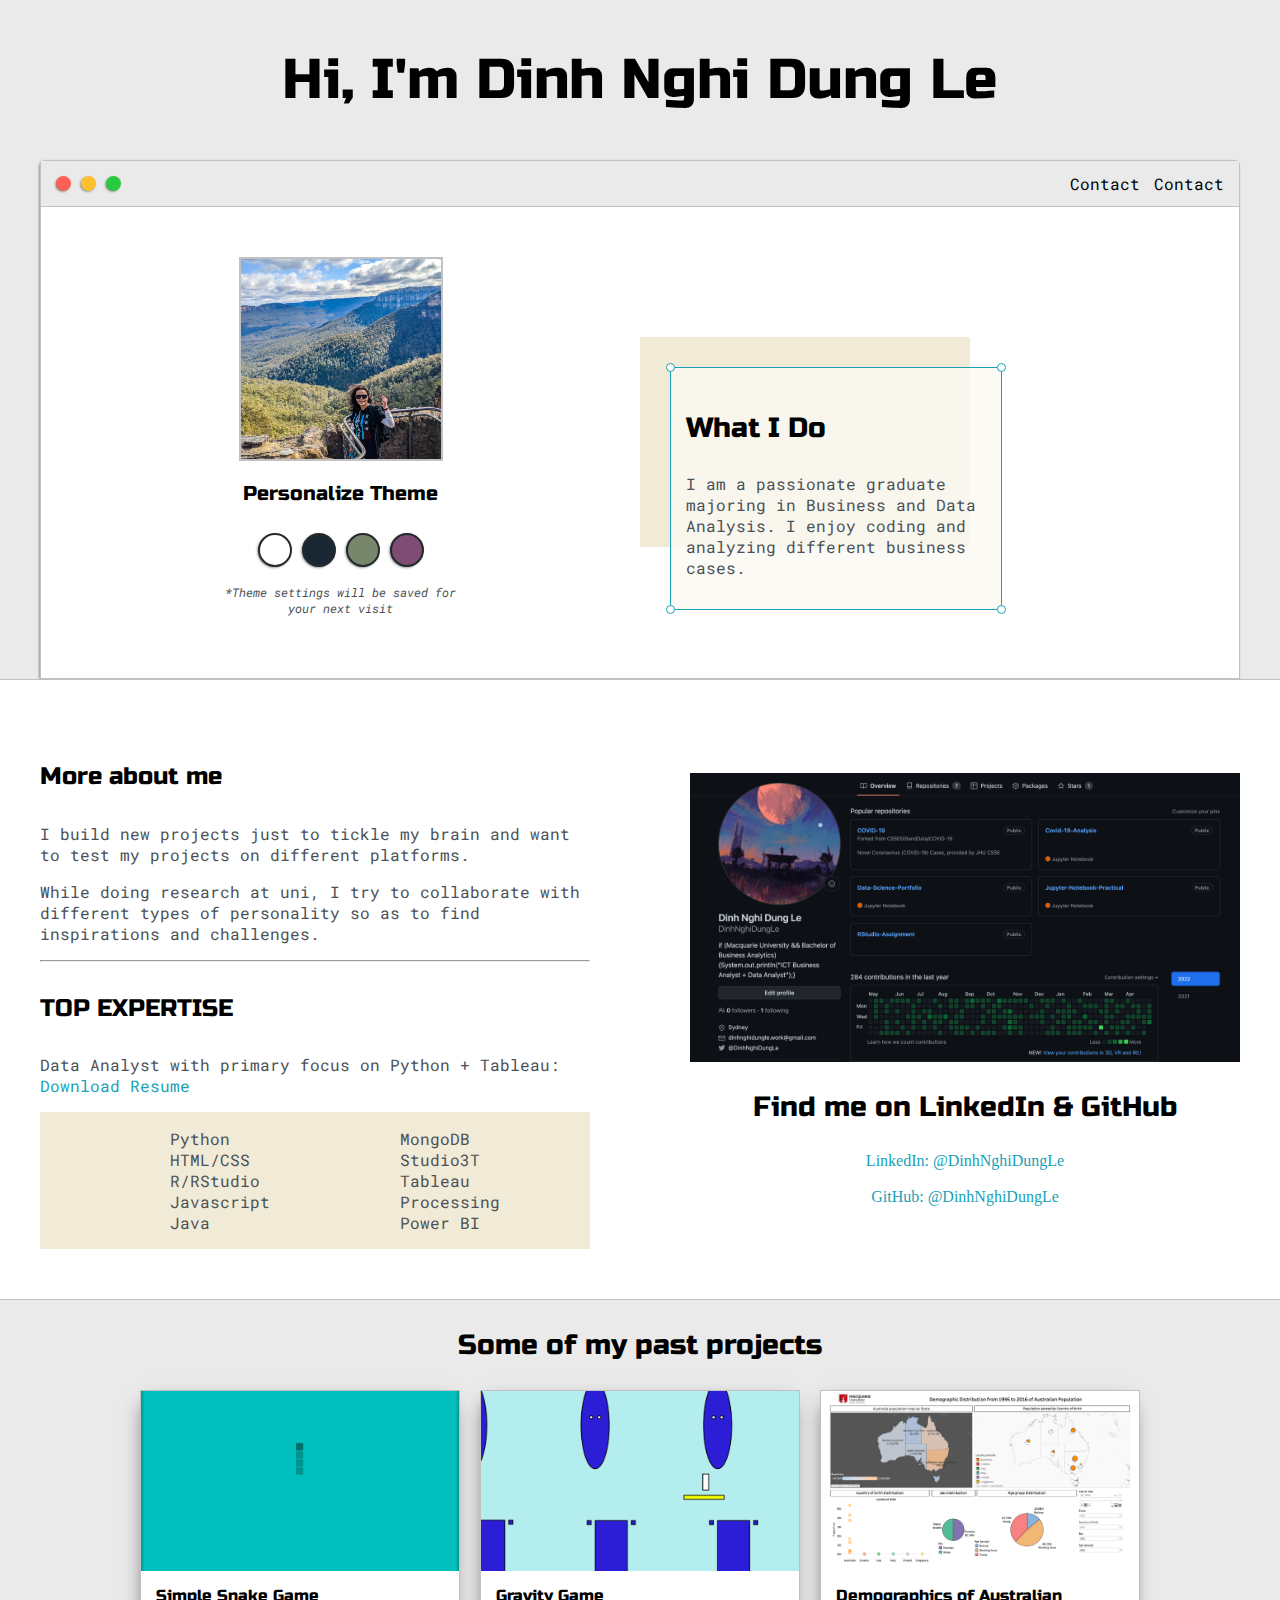
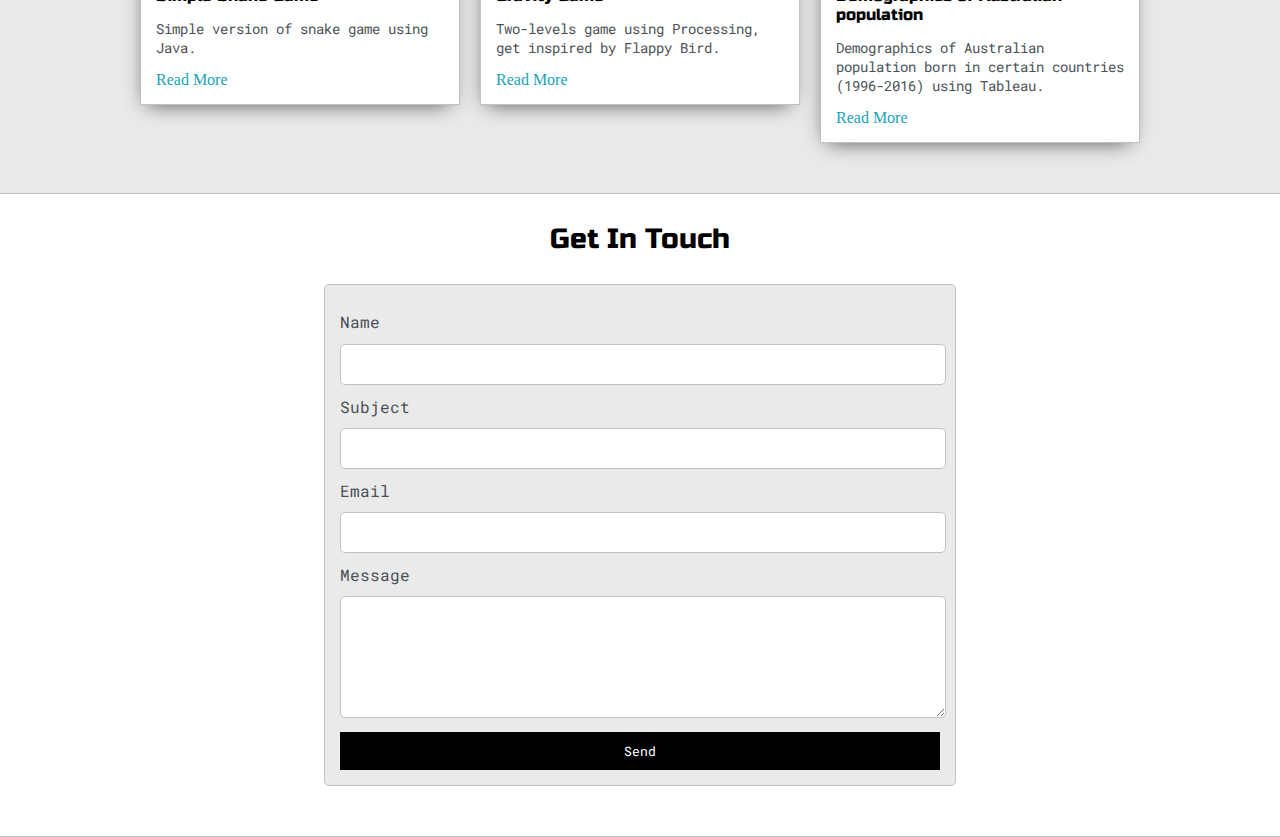
==== index.html @ 1d8ddca6 "update" ====
<!DOCTYPE html>
<html>
<head>
	<title>Dinh Nghi Dung Le</title>

	<meta name="viewport" content="width=device-width, initial-scale=1, maximum-scale=1, minimum-scale=1">

	<link href="https://fonts.googleapis.com/css2?family=Roboto+Mono:wght@500&family=Russo+One&display=swap" rel="stylesheet">

	<link rel="stylesheet" type="text/css" href="default.css">
	
	<link id="theme-style" rel="stylesheet" type="text/css" href="">
</head>
<body>
	<section class="s1">
		<div class="main-container">
			<div class="greeting-wrapper">
				<h1>Hi, I'm Dinh Nghi Dung Le</h1>
			</div>

			<div class="intro-wrapper">
				<div class="nav-wrapper">
					<div class="dots-wrapper">
						<div id="dot-1" class="browser-dot"></div>
						<div id="dot-2" class="browser-dot"></div>
						<div id="dot-3" class="browser-dot"></div>
					</div>
					<ul id="navigation">
						<li><a href="#">Contact</a></li>
						<li><a href="#">Contact</a></li>
					</ul>
				</div>

				<div class="left-column">
					<img id="profile-pic" src="images/Andie.jpg">
					<h5 style="text-align: center; line-height: 0;">Personalize Theme</h5>
					<div id="theme-options-wrapper"> 
						<div data-mode="light" id="light-mode" class="theme-dot"></div>
						<div data-mode="blue" id="blue-mode" class="theme-dot"></div>
						<div data-mode="green" id="green-mode" class="theme-dot"></div>
						<div data-mode="purple" id="purple-mode" class="theme-dot"></div>
					</div>
					<p id="settings-note">*Theme settings will be saved for<br>your next visit</p>
				</div>

				<div class="right-column">
					<div id="preview-shadow">
						<div id="preview">
							<div id="corner-tl" class="corner"></div>
							<div id="corner-tr" class="corner"></div>
						
							<h3>What I Do</h3>
							<p>I am a passionate graduate majoring in Business and Data Analysis. I enjoy coding and analyzing different business cases.</p>
							<div id="corner-bl" class="corner"></div>
							<div id="corner-br" class="corner"></div>
						</div>
					</div>
				</div>
				
			</div>

		</div>
	</section>

	<section class="s2">
		<div class="main-container">
			<div class="about-wrapper">
				<div class="about-me">
					<h4>More about me</h4>
					<p>I build new projects just to tickle my brain and want to test my projects on different platforms.</p>
					<p>While doing research at uni, I try to collaborate with different types of personality so as to find inspirations and challenges.</p>
			
					<hr>
					<h4>TOP EXPERTISE</h4>
					<p>Data Analyst with primary focus on Python + Tableau: <a target="_blank" href="Resume.pdf">Download Resume</a></p>
					<div id="skills">
						<ul>
							<li>Python</li>
							<li>HTML/CSS</li>
							<li>R/RStudio</li>
							<li>Javascript</li>
							<li>Java</li>
						</ul>

						<ul>
							<li>MongoDB</li>
							<li>Studio3T</li>
							<li>Tableau</li>
							<li>Processing</li>
							<li>Power BI</li>
						</ul>


					</div>
			
				</div>
				
				<div class="social-links">
					<img id="social_img" src="images/follow.png">
					<h3>Find me on LinkedIn & GitHub</h3>
					<a target="_blank" href="#">LinkedIn: @DinhNghiDungLe</a>
					<br>
					<a target="_blank" href="#">GitHub: @DinhNghiDungLe</a>
				</div>
				
			</div>

		</div>
	</section>

	<section class="s1">
		<div class="main-container">
			<h3 style="text-align:center;">Some of my past projects</h3>
			<div class="post-wrapper">
				<div>
					<div class="post">
						<img class="thumbnail" src="images/SnakeGame.png">
						<div class="post-preview">
							<h6 class="post-title">Simple Snake Game</h6>
							<p class="post-intro">Simple version of snake game using Java.</p>
							<a href="post.html">Read More</a>
						</div>
					</div>
				</div>
				<div>
					<div class="post">
						<img class="thumbnail" src="images/GravityGame.png">
						<div class="post-preview">
							<h6 class="post-title">Gravity Game</h6>
							<p class="post-intro">Two-levels game using Processing, get inspired by Flappy Bird.</p>
							<a href="#">Read More</a>
						</div>
					</div>
				</div>

				<div>
					<div class="post">
						<img class="thumbnail" src="images/TableauProject.png">
						<div class="post-preview">
							<h6 class="post-title">Demographics of Australian population</h6>
							<p class="post-intro">Demographics of Australian population born in certain countries (1996-2016) using Tableau.</p>
							<a href="#">Read More</a>
						</div>
					</div>
				</div>
			</div>

		</div>
	</section>

	<section class="s2">
		<div class="main-container">
			<h3 style="text-align:center;">Get In Touch</h3>
			<form id="contact-form">
				<label>Name</label>
				<input class="input-field" type="text" name="name">

				<label>Subject</label>
				<input class="input-field" type="text" name="subject">

				<label>Email</label>
				<input class="input-field" type="text" name="email">

				<label>Message</label>
				<textarea class="input-field"  name="message"></textarea> 

				<input id="submit-btn" type="submit" value="Send">
			</form>

		</div>
	</section>

	<script type="text/javascript" src="script.js"></script>

</body>
</html>
---- default.css ----
:root{
	--mainColor: #eaeaea;
	--secondaryColor: #fff;

	--borderColor: #c1c1c1;

	--mainText:black;
	--secondaryText: #4b5156;
	--themeDotBorder: #24292e;
	--previewBg: rgb(251, 249, 243, 0.8);
	--previewShadow: #f0ead6;
	--buttonColor:  black;
}

html, body{
	padding: 0;
	margin: 0;
}
body *{
	transition: 0.3s;

}
h1, h2, h3, h4, h5, h6, strong{
	color:  var(--mainText);
	font-family: 'Russo One', sans-serif;
	font-weight: 500;

}

p, li, span, label, input, textarea{
	color: var(--secondaryText);
	font-family: 'Roboto Mono', monospace;
}

a{
	text-decoration: none;
	color: #17a2b8;
}
ul{
	list-style: none;

}
h1{font-size: 56px;}
h2{font-size: 36px;}
h3{font-size: 28px;}
h4{font-size: 24px;}
h5{font-size: 20px;}
h6{font-size: 16px;}

.s1{
	background-color: var(--mainColor);
	border-bottom: 1px solid var(--borderColor);
	overflow: auto;
}
.s2{
	background-color: var(--secondaryColor);
	border-bottom: 1px solid var(--borderColor);
	overflow: auto;
}

.main-container{
	width: 1200px;
	margin: 0 auto;
}

.greeting-wrapper{
	display: grid;
	text-align: center;
	align-content: center;
	min-height: 10em;

}

.intro-wrapper{
	background-color: var(--secondaryColor);
	border: 1px solid var(--borderColor);
	border-radius: 5px 5px 0 0;

	-webkit-box-shadow: -1px 1px 3px -1px rgba(0,0,0,0.75);
	-moz-box-shadow: -1px 1px 3px -1px rgba(0,0,0,0.75);
	box-shadow: -1px 1px 3px -1px rgba(0,0,0,0.75);

	display: grid;
	grid-template-columns: 1fr 1fr;
	grid-template-areas: 
		'nav-wrapper nav-wrapper'
		'left-column right-column'
	;

}

.nav-wrapper{
	grid-area:nav-wrapper;
	border-bottom: 1px solid var(--borderColor);
	display: flex;
	justify-content: space-between;
	align-items: center;
	background-color: var(--mainColor);
}
#navigation a{
	color: var(--mainText);
}
#navigation{
	margin: 0;
	padding: 10px;
}
#navigation li{
	display: inline-block;
	margin-right: 5px;
	margin-left: 5px;
}
.dots-wrapper{
	display: flex;
	padding: 10px;

}

#dot-1{
	background-color: #FC6058;

}

#dot-2{
	background-color: #FEC02F;
	
}

#dot-3{
	background-color: #2ACA3E;
	
}

.browser-dot{
	background-color: black;
	height: 15px;
	width: 15px;
	border-radius: 50%;
	margin: 5px;



	-webkit-box-shadow: -1px 1px 3px -1px rgba(0,0,0,0.75);
	-moz-box-shadow: -1px 1px 3px -1px rgba(0,0,0,0.75);
	box-shadow: -1px 1px 3px -1px rgba(0,0,0,0.75);
}
.left-column{
	grid-area: left-column;
	padding-top: 50px;
	padding-bottom: 50px;
}
#profile-pic{
	display: block;
	margin: 0 auto;

	height: 200px;
	width: 200px;
	object-fit: cover;
	border: 2px solid var(--borderColor);
}
#theme-options-wrapper{
	display: flex;
	justify-content: center;
}
.theme-dot{
	height: 30px;
	width: 30px;
	background-color: black;
	border-radius: 50%;

	margin: 5px;
	border: 2px solid var(--themeDotBorder);

	-webkit-box-shadow: -1px 1px 3px -1px rgba(0,0,0,0.75);
	-moz-box-shadow: -1px 1px 3px -1px rgba(0,0,0,0.75);
	box-shadow: -1px 1px 3px -1px rgba(0,0,0,0.75);

	cursor: pointer;

}
.theme-dot:hover{
	border-width: 5px;
}
#light-mode{
	background-color: #fff;
}
#blue-mode{
	background-color: #192734;
}
#green-mode{
	background-color: #78866b;
}
#purple-mode{
	background-color: #7E4C74;
}
#settings-note{
	font-size: 12px;
	font-style: italic;
	text-align: center;
}
.right-column{
	grid-area: right-column;
	display: grid;
	align-content: center;

	padding-top: 50px;
	padding-bottom: 50px;
}
#preview-shadow{
	background-color: var(--previewShadow);
	width: 300px;
	height: 180px;
	padding-left: 30px;
	padding-top: 30px;
}
#preview{
	width: 300px;
	border: 1.5px solid #17a2b8;
	background-color: var(--previewBg);
	padding: 15px;
	position: relative;

}

.corner{
	width: 7px;
	height: 7px;
	border-radius: 50%;
	border: 1.5px solid #17a2b8;
	background-color: #fff;
	position: absolute;
}
#corner-tl{
	top: -5px;
	left: -5px;
}
#corner-tr{
	top: -5px;
	right: -5px;
}
#corner-bl{
	bottom: -5px;
	left: -5px;
}
#corner-br{
	bottom: -5px;
	right: -5px;
}
.about-wrapper{
	display: grid;
	grid-template-columns: repeat(auto-fit, minmax(320px, 1fr));
	padding-bottom: 50px;
	padding-top: 50px;
	gap: 100px;
}
#skills{
	display: flex;
	justify-content: space-evenly;
	background-color: var(--previewShadow);
}
.social-links{
	display: grid;
	align-content: center;
	text-align: center;
}
#social_img{
	width: 100%;

}
.post-wrapper{
	display: grid;
	grid-template-columns: repeat(auto-fit, 320px);
	gap: 20px;
	justify-content: center;
	padding-bottom: 50px;
}
.post{
	border: 1px solid var(--borderColor);
	-webkit-box-shadow: -2px 7px 21px -9px rgba(0,0,0,0.75);
	-moz-box-shadow: -2px 7px 21px -9px rgba(0,0,0,0.75);
	box-shadow: -2px 7px 21px -9px rgba(0,0,0,0.75);

}
.thumbnail{
	display: block;
	width: 100%;
	height: 180px;
	object-fit: cover;
}
.post-preview{
	background-color: #fff;
	padding: 15px;
}
.post-title{
	color: black;
	margin: 0;
}
.post-intro{
	color: #4b5156;
	font-size: 14px;
}
#contact-form{
	display: block;
	max-width: 600px;
	margin: 0 auto;
	border: 1px solid var(--borderColor);
	padding: 15px;
	border-radius: 5px;
	background-color: var(--mainColor);
	margin-bottom: 50px;
}
#contact-form label{
	line-height: 2.7em;
}
#contact-form textarea{
	min-height: 100px;
	font-size: 14px;
}
.input-field{
	width: 100%;
	padding-top: 10px;
	padding-bottom: 10px;
	background-color: var(--secondaryColor);
	border-radius: 5px;
	border: 1px solid var(--borderColor);
	font-size: 14px;
}
#submit-btn{
	margin-top: 10px;
	width: 100%;
	padding-top: 10px;
	padding-bottom: 10px;
	color: #fff;
	background-color: var(--buttonColor);
	border: none;

}
@media screen and (max-width: 1200px){
	.main-container{
		width: 95%;

	}
}
@media screen and (max-width: 800px){
	.intro-wrapper{
		grid-template-columns: 1fr;
		grid-template-areas: 
			'nav-wrapper'
			'left-column'
			'right-column'
		;
	}
	.right-column{
		justify-content: center;
	}

}
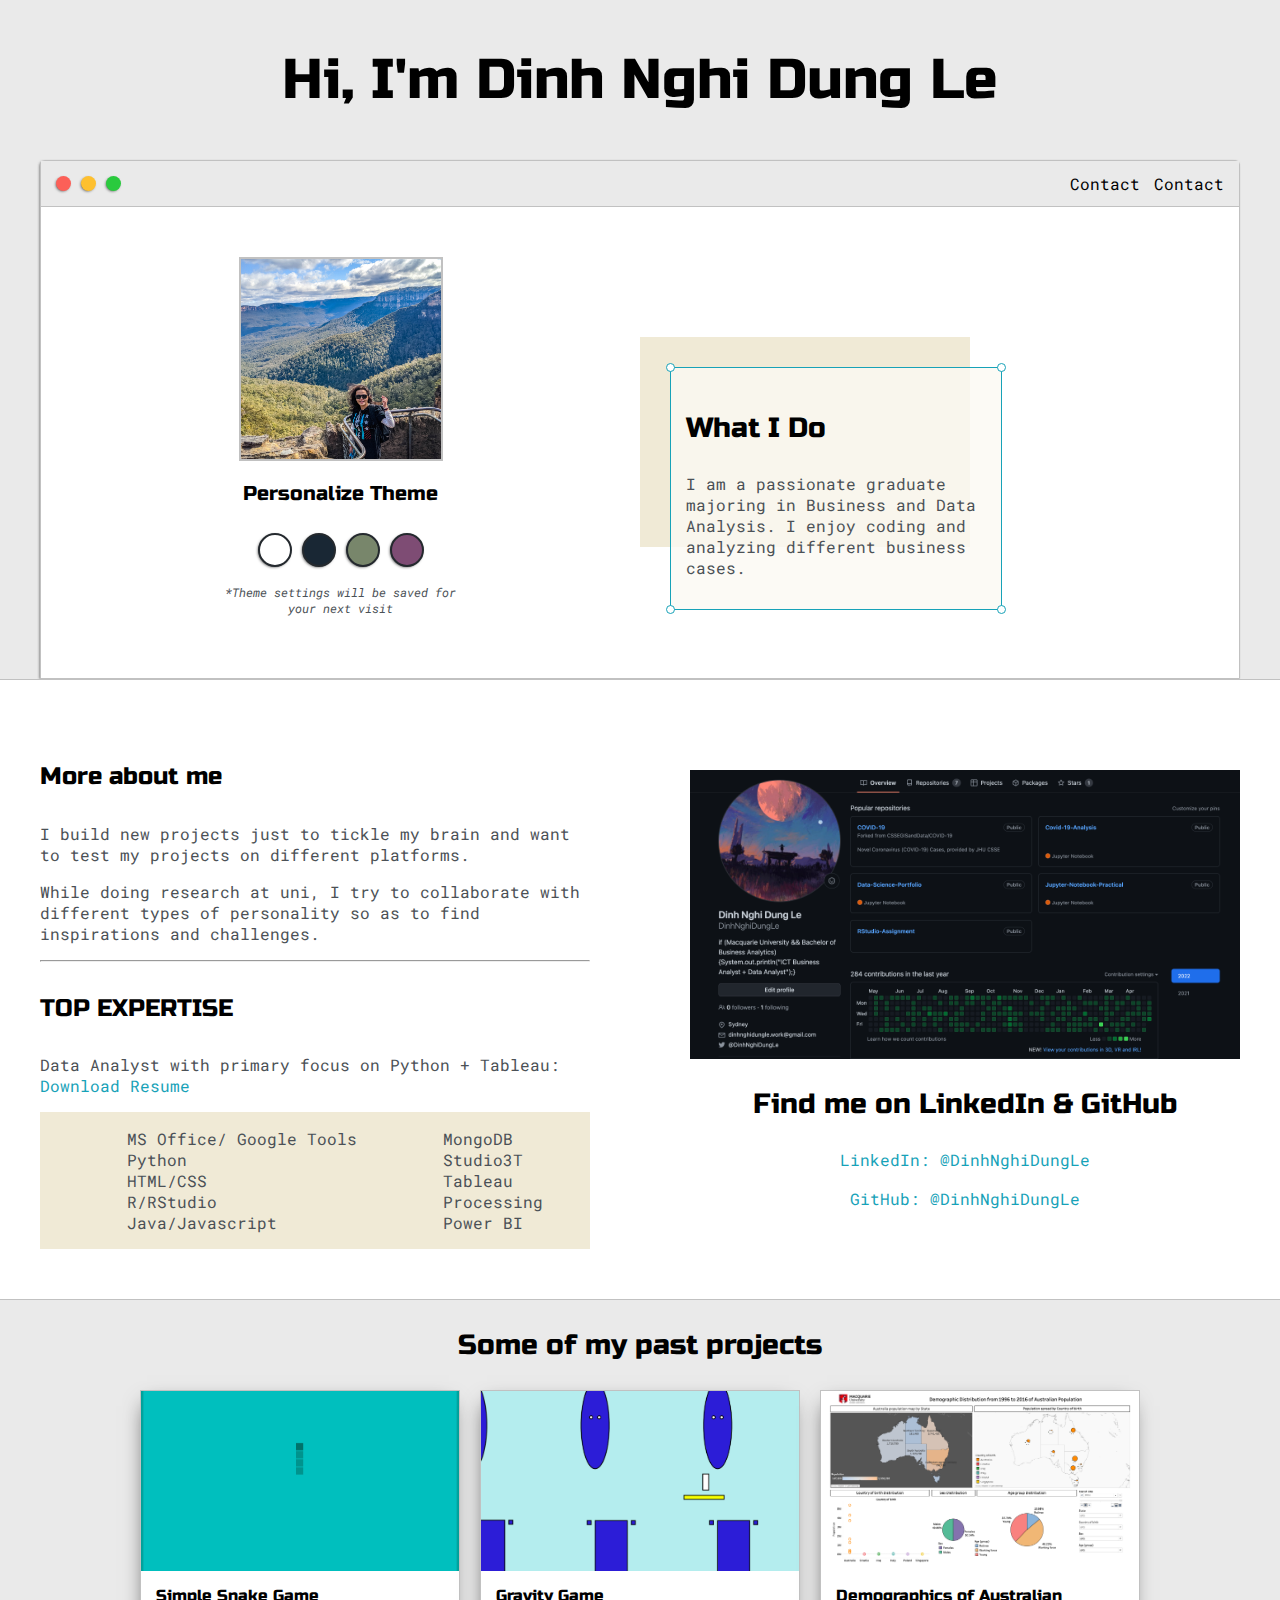
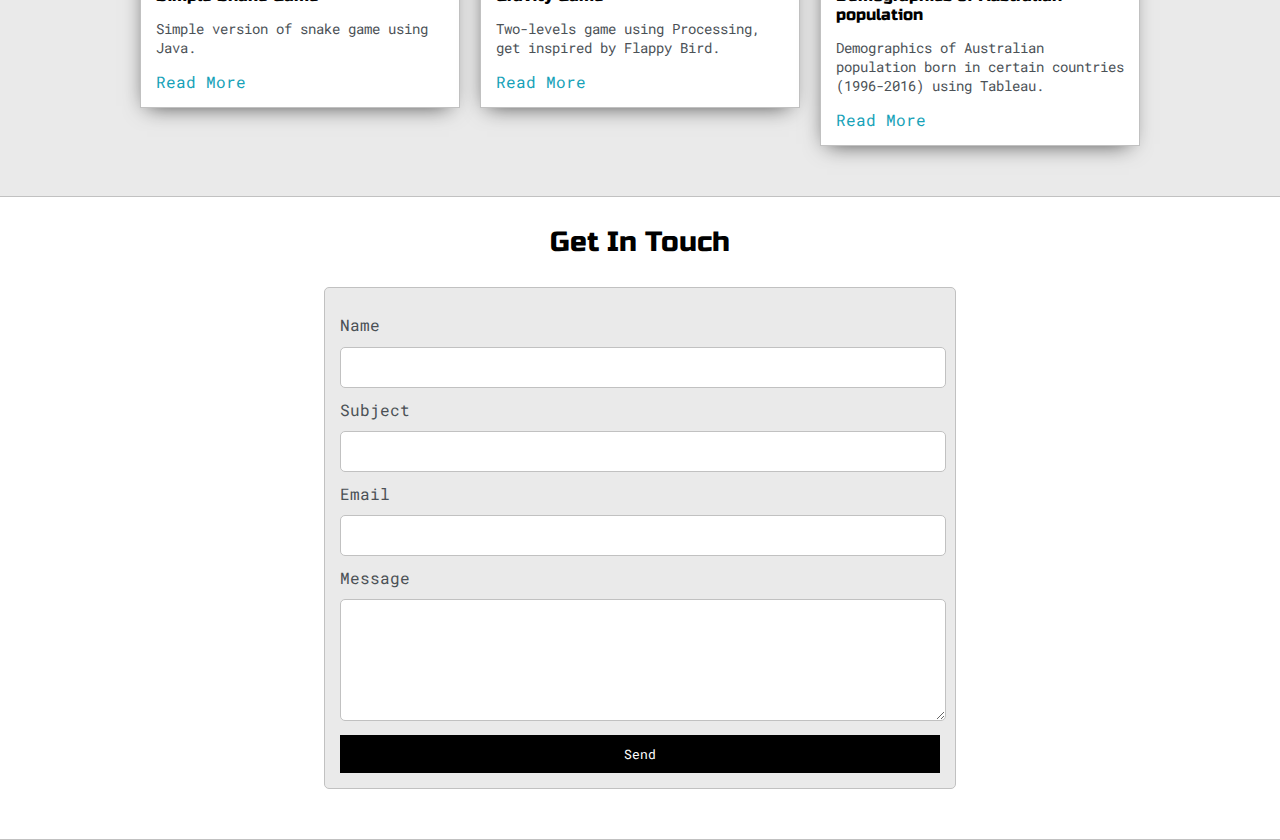
==== commit e32cf294: "update" ====
--- a/index.html
+++ b/index.html
@@ -75,11 +75,11 @@
 					<p>Data Analyst with primary focus on Python + Tableau: <a target="_blank" href="Resume.pdf">Download Resume</a></p>
 					<div id="skills">
 						<ul>
+							<li>MS Office/ Google Tools</li>
 							<li>Python</li>
 							<li>HTML/CSS</li>
 							<li>R/RStudio</li>
-							<li>Javascript</li>
-							<li>Java</li>
+							<li>Java/Javascript</li>
 						</ul>
 
 						<ul>
--- a/default.css
+++ b/default.css
@@ -262,6 +262,9 @@
 	align-content: center;
 	text-align: center;
 }
+.social-links a{
+	font-family: 'Roboto Mono', monospace;
+}
 #social_img{
 	width: 100%;
 
@@ -289,6 +292,9 @@
 .post-preview{
 	background-color: #fff;
 	padding: 15px;
+}
+.post-preview a{
+	font-family: 'Roboto Mono', monospace;
 }
 .post-title{
 	color: black;
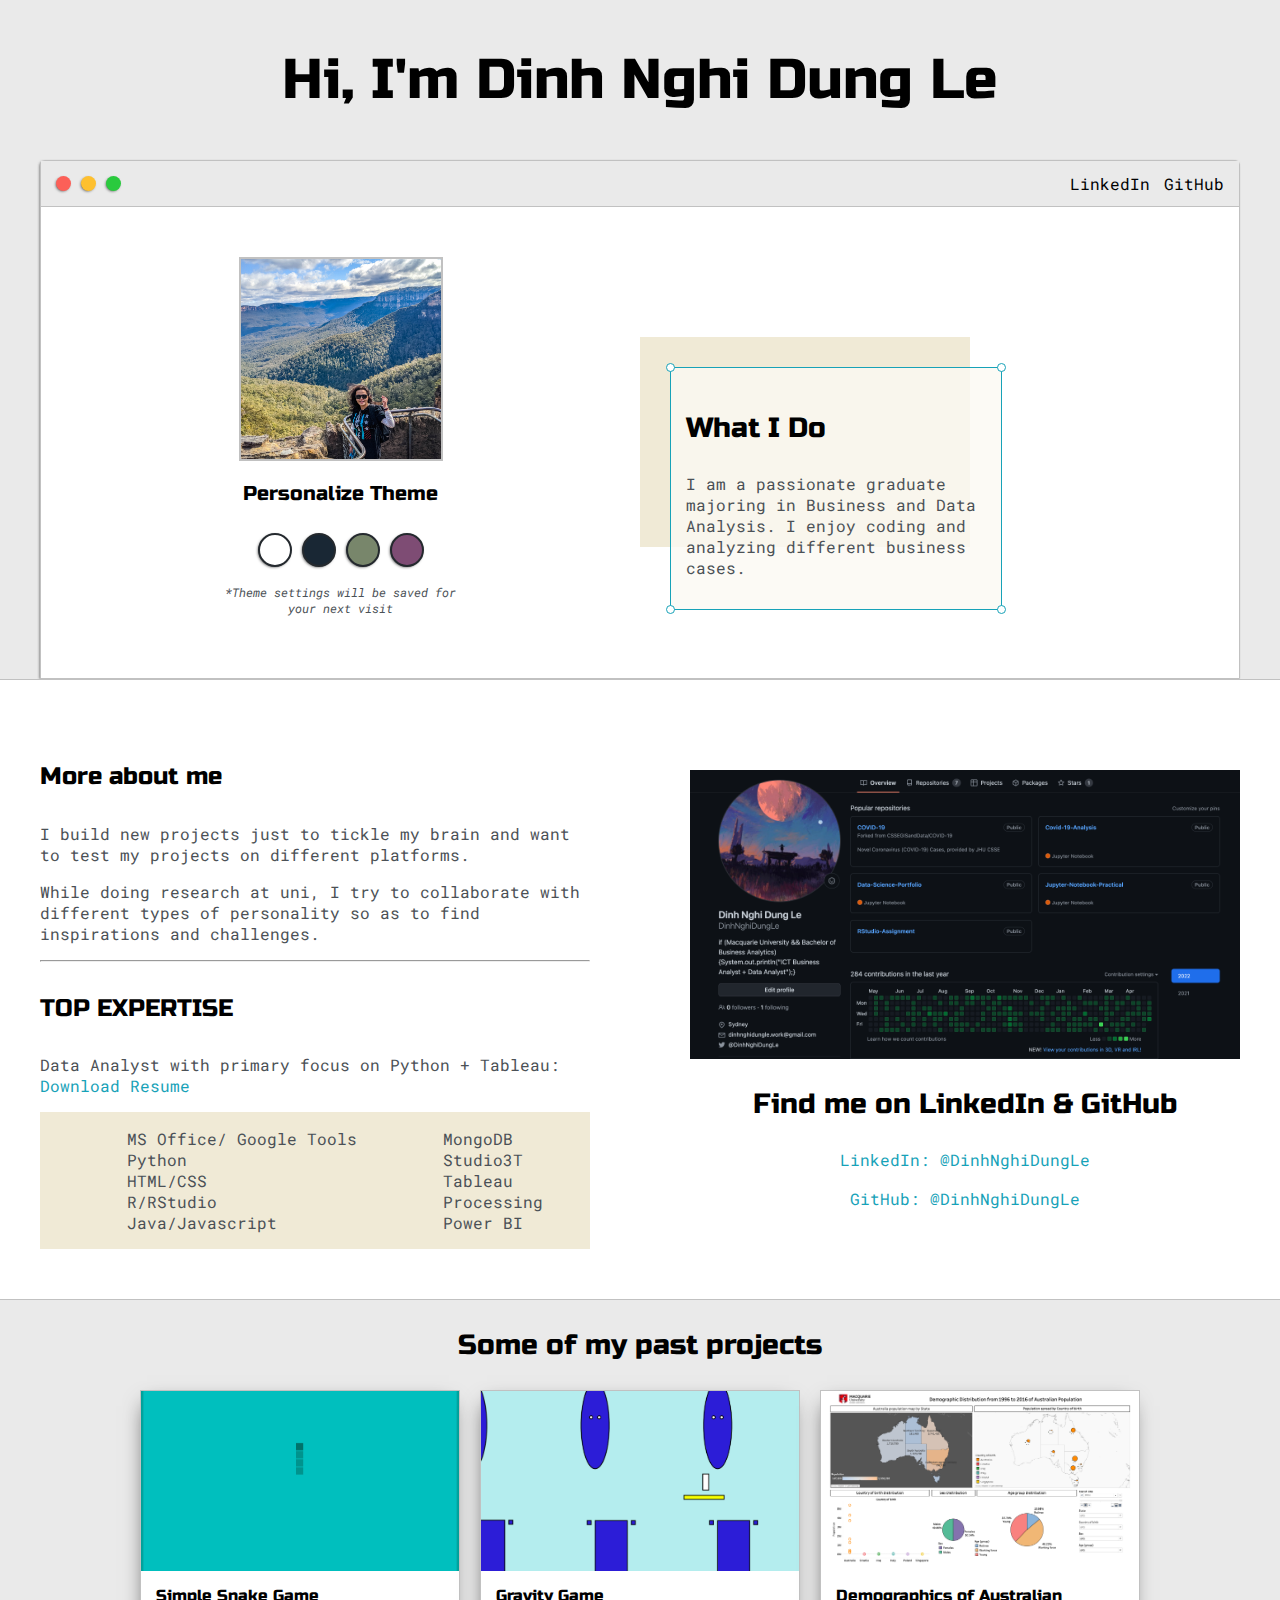
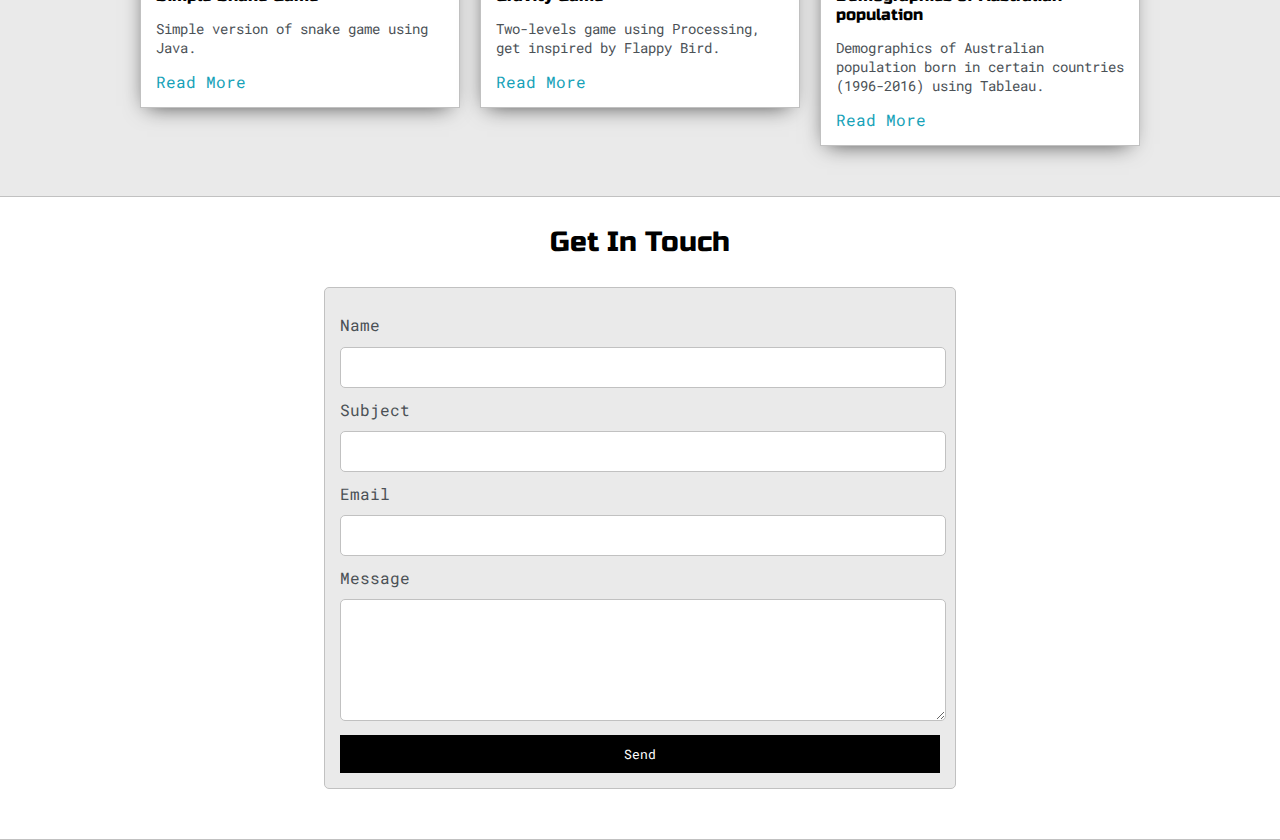
==== commit d67d3f4e: "update pdf file for portfolio" ====
--- a/index.html
+++ b/index.html
@@ -26,8 +26,8 @@
 						<div id="dot-3" class="browser-dot"></div>
 					</div>
 					<ul id="navigation">
-						<li><a href="#">Contact</a></li>
-						<li><a href="#">Contact</a></li>
+						<li><a href="https://www.linkedin.com/in/dinh-nghi-dung-l-577220143/">LinkedIn</a></li>
+						<li><a href="https://github.com/DinhNghiDungLe">GitHub</a></li>
 					</ul>
 				</div>
 
@@ -98,9 +98,9 @@
 				<div class="social-links">
 					<img id="social_img" src="images/follow.png">
 					<h3>Find me on LinkedIn & GitHub</h3>
-					<a target="_blank" href="#">LinkedIn: @DinhNghiDungLe</a>
+					<a target="_blank" href="https://www.linkedin.com/in/dinh-nghi-dung-l-577220143/">LinkedIn: @DinhNghiDungLe</a>
 					<br>
-					<a target="_blank" href="#">GitHub: @DinhNghiDungLe</a>
+					<a target="_blank" href="https://github.com/DinhNghiDungLe">GitHub: @DinhNghiDungLe</a>
 				</div>
 				
 			</div>
@@ -118,7 +118,7 @@
 						<div class="post-preview">
 							<h6 class="post-title">Simple Snake Game</h6>
 							<p class="post-intro">Simple version of snake game using Java.</p>
-							<a href="post.html">Read More</a>
+							<a href="https://github.com/DinhNghiDungLe/Snake-Game">Read More</a>
 						</div>
 					</div>
 				</div>
@@ -128,7 +128,7 @@
 						<div class="post-preview">
 							<h6 class="post-title">Gravity Game</h6>
 							<p class="post-intro">Two-levels game using Processing, get inspired by Flappy Bird.</p>
-							<a href="#">Read More</a>
+							<a href="https://github.com/DinhNghiDungLe/Gravity-Game">Read More</a>
 						</div>
 					</div>
 				</div>
@@ -139,7 +139,7 @@
 						<div class="post-preview">
 							<h6 class="post-title">Demographics of Australian population</h6>
 							<p class="post-intro">Demographics of Australian population born in certain countries (1996-2016) using Tableau.</p>
-							<a href="#">Read More</a>
+							<a href="https://public.tableau.com/app/profile/dinh.nghi.dung.le">Read More</a>
 						</div>
 					</div>
 				</div>
